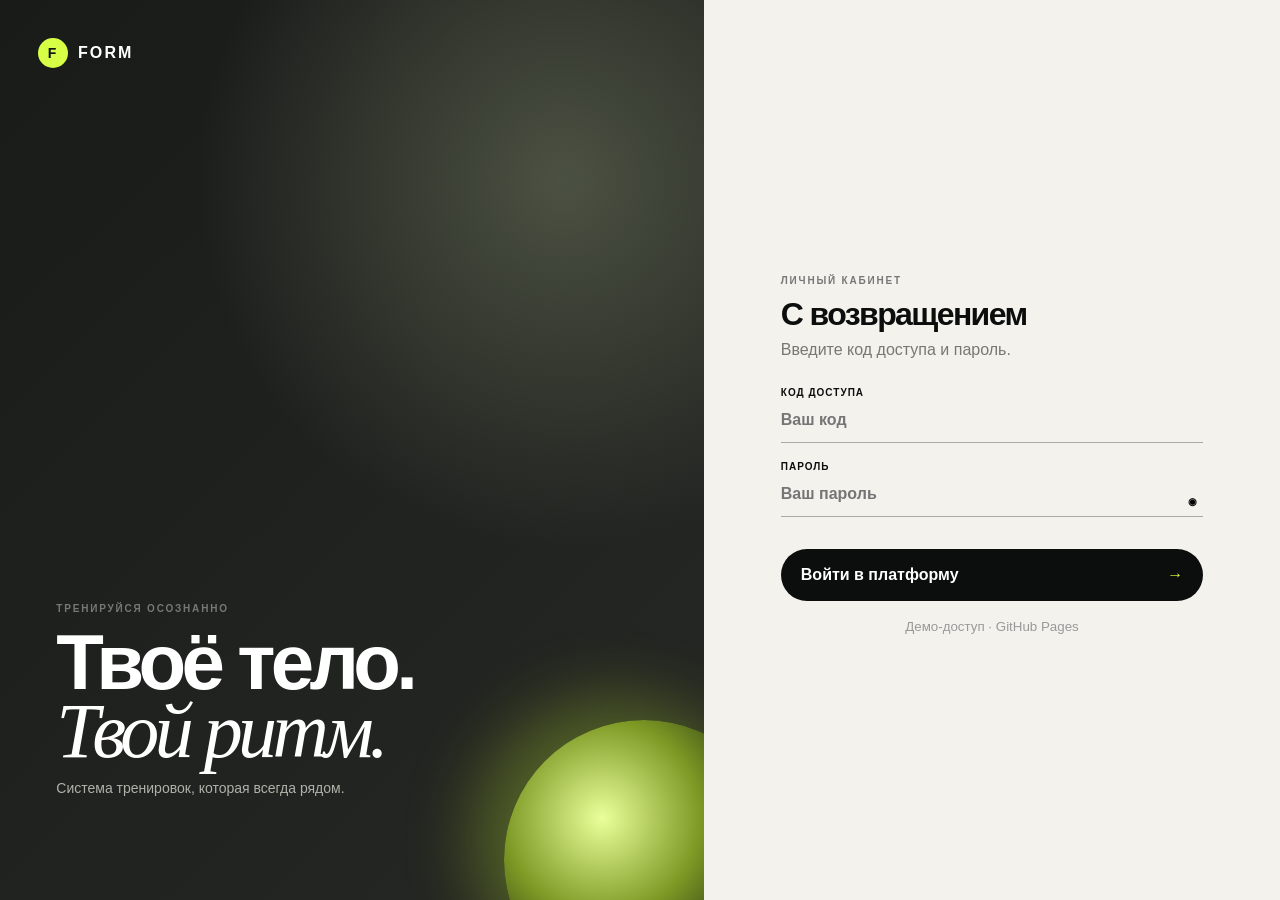
==== training/index.html @ 16458e72 "Add FORM training platform demo page" ====
<!doctype html><html lang="ru"><head><meta charset="utf-8"><meta name="viewport" content="width=device-width,initial-scale=1,viewport-fit=cover"><title>FORM — вход</title><link rel="stylesheet" href="./styles.css"></head>
<body class="login-page"><main class="login-shell"><section class="login-art"><div class="brand"><span class="brand-mark">F</span><span>FORM</span></div><div class="login-copy"><span class="eyebrow">Тренируйся осознанно</span><h1>Твоё тело.<br><em>Твой ритм.</em></h1><p>Система тренировок, которая всегда рядом.</p></div><div class="orb"></div></section><section class="login-panel"><form id="login-form" class="login-form"><span class="eyebrow">Личный кабинет</span><h2>С возвращением</h2><p>Введите код доступа и пароль.</p><label>Код доступа<input name="username" autocomplete="username" required placeholder="Ваш код"></label><label>Пароль<div class="password-wrap"><input name="password" type="password" autocomplete="current-password" required placeholder="Ваш пароль"><button type="button" id="show-password" aria-label="Показать пароль">◉</button></div></label><div id="login-error" class="form-error" role="alert"></div><button class="primary-button" type="submit"><span>Войти в платформу</span><b>→</b></button><small>Демо-доступ · GitHub Pages</small></form></section></main><script src="./login.js"></script></body></html>
---- training/styles.css ----
:root{--ink:#0c0d0d;--paper:#f3f2ed;--muted:#777871;--line:#d9d8d1;--acid:#d7ff45;--radius:22px}*{box-sizing:border-box}html{background:var(--paper);color:var(--ink);font-family:Inter,ui-sans-serif,-apple-system,BlinkMacSystemFont,"Segoe UI",sans-serif}body{margin:0}button,input{font:inherit}.brand{display:flex;align-items:center;gap:10px;font-size:16px;font-weight:800;letter-spacing:.13em;text-decoration:none;color:inherit}.brand-mark{display:grid;place-items:center;width:30px;height:30px;background:var(--ink);color:var(--acid);border-radius:50%;font-size:14px}.eyebrow{text-transform:uppercase;letter-spacing:.18em;font-size:10px;font-weight:800;color:#777}.login-page{min-height:100dvh;background:#111}.login-shell{min-height:100dvh;display:grid}.login-art{position:relative;min-height:42dvh;padding:24px;color:white;overflow:hidden;background:radial-gradient(circle at 80% 20%,#4b5142 0,transparent 40%),linear-gradient(135deg,#191b19,#252824)}.login-art .brand{position:relative;z-index:2}.login-art .brand-mark{background:var(--acid);color:#111}.login-copy{position:absolute;z-index:2;left:24px;bottom:30px}.login-copy h1{font-size:clamp(42px,12vw,78px);line-height:.88;letter-spacing:-.06em;margin:12px 0}.login-copy h1 em,.hero h1 em{font-family:Georgia,serif;font-weight:400}.login-copy p{color:#afb2a9;font-size:14px}.orb{position:absolute;width:280px;height:280px;border-radius:50%;right:-80px;bottom:-100px;background:radial-gradient(circle at 35% 35%,#eaff9a,#7e9a25 38%,#1f2a0f 70%);filter:blur(.2px);box-shadow:-30px -20px 70px #b6dd3155}.login-panel{background:var(--paper);padding:34px 24px 30px;border-radius:28px 28px 0 0;margin-top:-20px;position:relative;z-index:3}.login-form{max-width:460px;margin:auto}.login-form h2{font-size:32px;letter-spacing:-.05em;margin:8px 0}.login-form>p{color:var(--muted);margin:0 0 28px}.login-form label{display:block;text-transform:uppercase;letter-spacing:.1em;font-size:10px;font-weight:700;margin:18px 0 0}.login-form input{display:block;width:100%;border:0;border-bottom:1px solid #aaa;background:transparent;padding:13px 0;font-size:16px;outline:none;border-radius:0}.login-form input:focus{border-color:#111}.password-wrap{position:relative}.password-wrap button{position:absolute;right:0;bottom:9px;border:0;background:none}.form-error{color:#a32b20;min-height:20px;font-size:13px;margin-top:12px}.primary-button{width:100%;border:0;border-radius:100px;padding:17px 20px;background:var(--ink);color:white;display:flex;justify-content:space-between;font-weight:700;cursor:pointer}.primary-button b{color:var(--acid)}.login-form small{display:block;text-align:center;color:#999;margin-top:18px}.topbar{height:68px;display:flex;align-items:center;justify-content:space-between;padding:0 18px;position:sticky;top:0;background:#f3f2eddd;backdrop-filter:blur(15px);z-index:10;border-bottom:1px solid #deddd7}.top-actions{display:flex;gap:8px}.icon-button,.avatar{border:1px solid var(--line);background:transparent;width:36px;height:36px;border-radius:50%}.avatar{background:var(--ink);color:var(--acid);font-weight:700}.app-shell{padding-bottom:100px}.hero{padding:38px 18px 28px}.hero h1{font-size:42px;line-height:.93;letter-spacing:-.055em;margin:10px 0 14px}.hero>div>p{color:var(--muted);font-size:13px;max-width:300px}.week{display:grid;grid-template-columns:repeat(3,1fr);border-top:1px solid var(--line);margin-top:28px;padding-top:20px}.week div{display:flex;flex-direction:column;border-right:1px solid var(--line);padding-left:15px}.week div:first-child{padding-left:0}.week div:last-child{border:0}.week b{font-size:21px}.week span{font-size:9px;text-transform:uppercase;color:#888;margin-top:4px}.section{padding:26px 0}.section-head{display:flex;justify-content:space-between;align-items:end;padding:0 18px;margin-bottom:16px}.section-head h2{font-size:25px;letter-spacing:-.04em;margin:5px 0 0}.counter{font-size:11px;color:#888}.filters{display:flex;gap:8px;overflow:auto;padding:0 18px 16px;scrollbar-width:none}.filter{white-space:nowrap;border:1px solid #ccc;background:transparent;border-radius:100px;padding:10px 15px;font-size:12px}.filter.active{background:var(--ink);color:white;border-color:var(--ink)}.workout-grid{display:grid;grid-auto-flow:column;grid-auto-columns:78%;gap:13px;overflow-x:auto;padding:0 18px 20px;scroll-snap-type:x mandatory;scrollbar-width:none}.workout-card{scroll-snap-align:start;cursor:pointer}.poster{position:relative;height:330px;border-radius:var(--radius);overflow:hidden;background:#ddd}.poster:after{content:"";position:absolute;inset:0;background:linear-gradient(transparent 50%,#0006)}.poster-number{position:absolute;left:18px;top:16px;font:italic 24px Georgia;color:#1118}.poster-figure{position:absolute;width:58%;height:72%;left:25%;top:15%;transform:rotate(-6deg)}.poster-figure i{position:absolute;display:block;border-radius:50%;background:linear-gradient(100deg,#1a1b1a,#696a61)}.poster-figure i:first-child{width:30%;height:25%;left:35%;top:0}.poster-figure i:nth-child(2){width:55%;height:55%;left:22%;top:19%;border-radius:50% 50% 40% 40%}.poster-figure i:last-child{width:78%;height:48%;left:10%;top:58%;border-radius:45% 45% 20% 20%}.lime{background:linear-gradient(145deg,#e5ff83,#8eaa32)}.orange{background:linear-gradient(145deg,#f8bd6a,#b95b26)}.blue{background:linear-gradient(145deg,#99c9e6,#41657e)}.pink{background:linear-gradient(145deg,#f2b4bd,#a45663)}.violet{background:linear-gradient(145deg,#cab7ee,#65548e)}.cyan{background:linear-gradient(145deg,#a7e3dd,#4a8884)}.red{background:linear-gradient(145deg,#ed9a87,#983d31)}.green{background:linear-gradient(145deg,#b9cf9b,#5d7752)}.yellow{background:linear-gradient(145deg,#f0d98a,#a78329)}.play{position:absolute;z-index:2;right:16px;bottom:16px;border:0;width:46px;height:46px;border-radius:50%;background:#f4f3ee;color:#111}.done{position:absolute;z-index:2;left:16px;bottom:16px;background:#111;color:var(--acid);border-radius:50%;width:25px;height:25px;display:grid;place-items:center;font-size:11px}.card-copy{display:flex;justify-content:space-between;padding:12px 3px}.card-copy h3{margin:0;font-size:16px}.card-copy p{margin:3px 0;color:#888;font-size:11px}.meta{display:flex;flex-direction:column;align-items:end;gap:4px;font-size:10px;color:#777}.extra-row{display:grid;grid-auto-flow:column;grid-auto-columns:84%;gap:12px;overflow-x:auto;padding:0 18px 18px;scroll-snap-type:x mandatory;scrollbar-width:none}.extra-card{scroll-snap-align:start;min-height:250px;padding:24px;border-radius:var(--radius);color:white;display:flex;flex-direction:column}.extra-card>span{font:italic 20px Georgia;opacity:.5}.extra-card h3{font-size:28px;line-height:.95;letter-spacing:-.04em;margin:30px 0 10px}.extra-card p{font-size:12px;opacity:.7}.extra-card button{margin-top:auto;align-self:start;border:0;background:none;color:inherit;padding:0;font-weight:700;font-size:11px}.mentorship{background:#181a18}.nutrition{background:#9c542e}.medical{background:#536a76}.breath{background:#667951}.mindful{background:#6f5b82}.bottom-nav{position:fixed;z-index:20;bottom:0;left:0;right:0;height:74px;padding-bottom:env(safe-area-inset-bottom);background:#111e;backdrop-filter:blur(12px);display:flex;justify-content:space-around}.bottom-nav button{border:0;background:none;color:#888;display:flex;flex:1;flex-direction:column;align-items:center;justify-content:center;gap:5px;font-size:17px}.bottom-nav span{font-size:9px}.bottom-nav .active{color:var(--acid)}dialog{border:0;border-radius:26px 26px 0 0;width:100%;max-width:650px;margin:auto auto 0;padding:18px;background:var(--paper)}dialog::backdrop{background:#0009}.dialog-close{float:right;border:0;background:#fff;border-radius:50%;width:34px;height:34px;font-size:22px;position:relative;z-index:2}.dialog-poster{height:210px;border-radius:18px;margin-bottom:24px;display:flex;align-items:center;justify-content:center}.dialog-poster>span{position:absolute;left:35px;top:35px;font:italic 26px Georgia}.dialog-poster button{border:0;background:#111;color:var(--acid);border-radius:50%;width:56px;height:56px}.dialog-stats{display:grid;grid-template-columns:repeat(3,1fr);border-block:1px solid var(--line);padding:18px 0;margin:20px 0}.dialog-stats span{display:flex;flex-direction:column;font-size:9px;text-transform:uppercase;color:#888}.dialog-stats b{font-size:15px;text-transform:none;color:#111;margin-bottom:3px}dialog h2{font-size:31px;margin:8px 0}dialog p{font-size:13px;color:#777;line-height:1.5}
@media(min-width:720px){.login-shell{grid-template-columns:1.1fr .9fr}.login-art{min-height:100dvh;padding:38px}.login-copy{left:8%;bottom:10%}.login-panel{border-radius:0;margin:0;display:grid;place-items:center}.login-form{width:min(80%,460px)}.topbar{padding-inline:5vw}.app-shell{max-width:1400px;margin:auto}.hero{padding:70px 5vw 40px;display:flex;justify-content:space-between;align-items:end}.hero h1{font-size:64px}.week{width:380px;margin:0}.section-head,.filters{padding-inline:5vw}.workout-grid{grid-auto-flow:initial;grid-template-columns:repeat(3,minmax(0,1fr));overflow:visible;padding:0 5vw;gap:24px}.poster{height:clamp(280px,37vw,470px)}.extra-row{grid-auto-columns:38%;padding-inline:5vw}.bottom-nav{display:none}.app-shell{padding-bottom:50px}}@media(min-width:1100px){.workout-grid{grid-template-columns:repeat(4,1fr)}.poster{height:390px}.extra-row{grid-auto-columns:28%}}
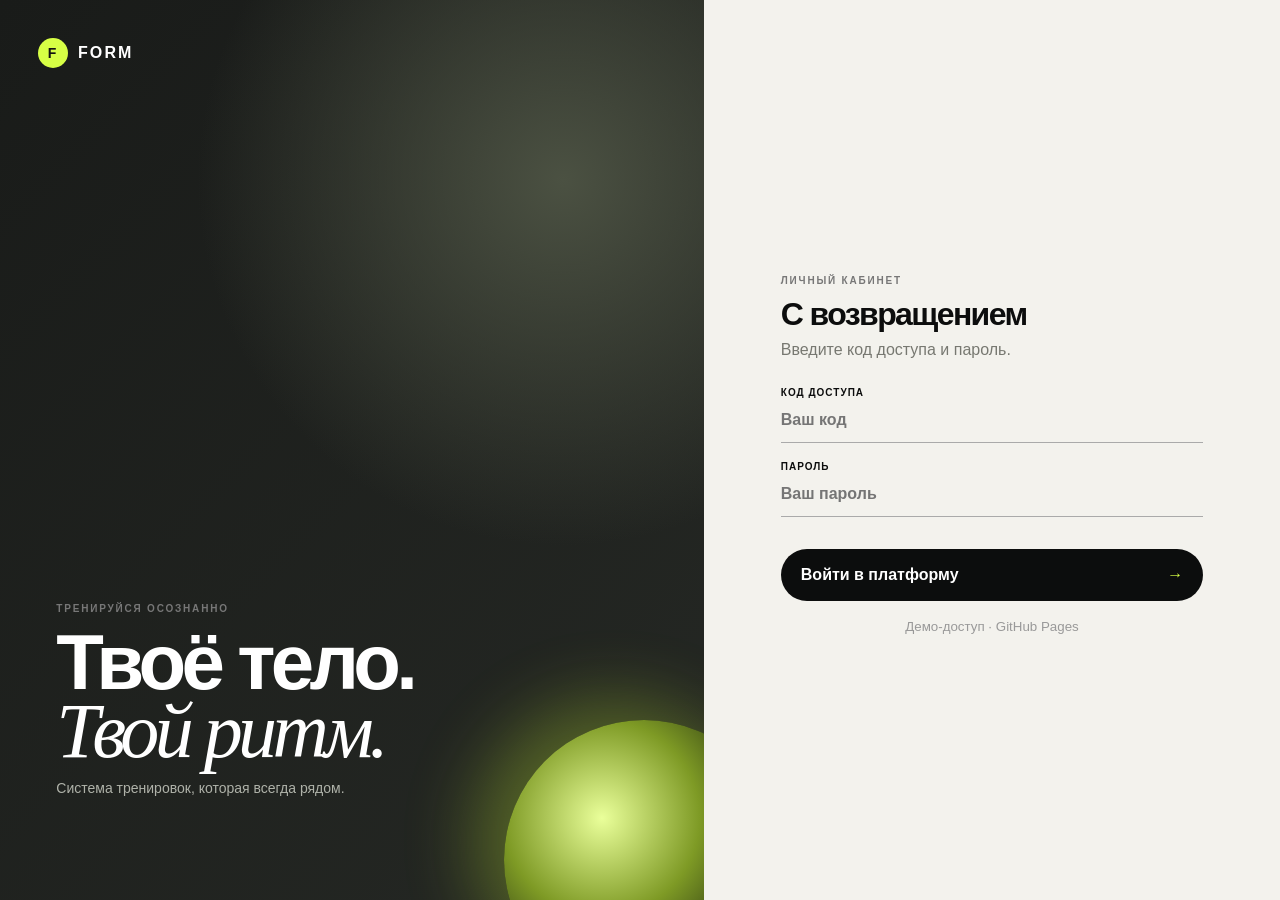
==== commit 4ad3645f: "Simplify training navigation and login" ====
--- a/training/index.html
+++ b/training/index.html
@@ -1,3 +1,2 @@
 <!doctype html><html lang="ru"><head><meta charset="utf-8"><meta name="viewport" content="width=device-width,initial-scale=1,viewport-fit=cover"><title>FORM — вход</title><link rel="stylesheet" href="./styles.css"></head>
-<body class="login-page"><main class="login-shell"><section class="login-art"><div class="brand"><span class="brand-mark">F</span><span>FORM</span></div><div class="login-copy"><span class="eyebrow">Тренируйся осознанно</span><h1>Твоё тело.<br><em>Твой ритм.</em></h1><p>Система тренировок, которая всегда рядом.</p></div><div class="orb"></div></section><section class="login-panel"><form id="login-form" class="login-form"><span class="eyebrow">Личный кабинет</span><h2>С возвращением</h2><p>Введите код доступа и пароль.</p><label>Код доступа<input name="username" autocomplete="username" required placeholder="Ваш код"></label><label>Пароль<div class="password-wrap"><input name="password" type="password" autocomplete="current-password" required placeholder="Ваш пароль"><button type="button" id="show-password" aria-label="Показать пароль">◉</button></div></label><div id="login-error" class="form-error" role="alert"></div><button class="primary-button" type="submit"><span>Войти в платформу</span><b>→</b></button><small>Демо-доступ · GitHub Pages</small></form></section></main><script src="./login.js"></script></body></html>
-
+<body class="login-page"><main class="login-shell"><section class="login-art"><div class="brand"><span class="brand-mark">F</span><span>FORM</span></div><div class="login-copy"><span class="eyebrow">Тренируйся осознанно</span><h1>Твоё тело.<br><em>Твой ритм.</em></h1><p>Система тренировок, которая всегда рядом.</p></div><div class="orb"></div></section><section class="login-panel"><form id="login-form" class="login-form"><span class="eyebrow">Личный кабинет</span><h2>С возвращением</h2><p>Введите код доступа и пароль.</p><label>Код доступа<input name="username" autocomplete="username" required placeholder="Ваш код"></label><label>Пароль<input name="password" type="text" autocomplete="current-password" required placeholder="Ваш пароль"></label><div id="login-error" class="form-error" role="alert"></div><button class="primary-button" type="submit"><span>Войти в платформу</span><b>→</b></button><small>Демо-доступ · GitHub Pages</small></form></section></main><script src="./login.js"></script></body></html>
